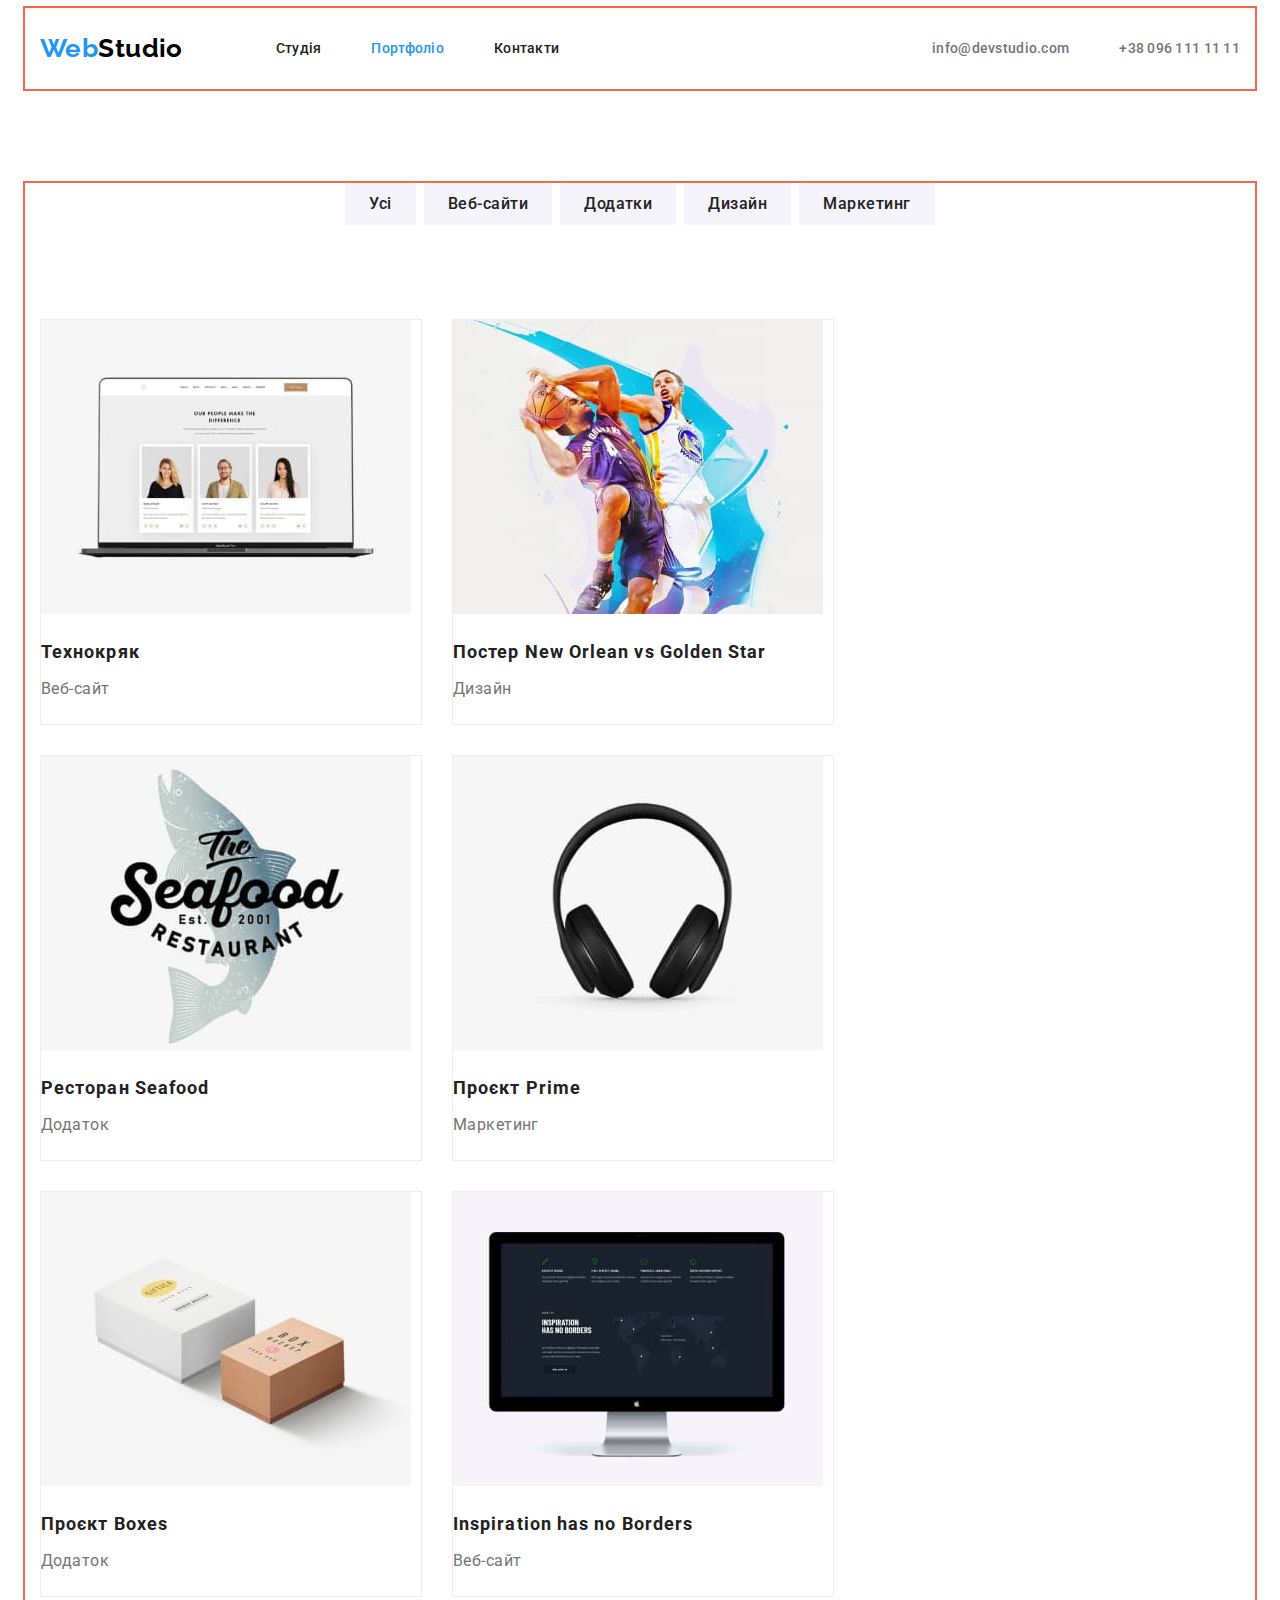
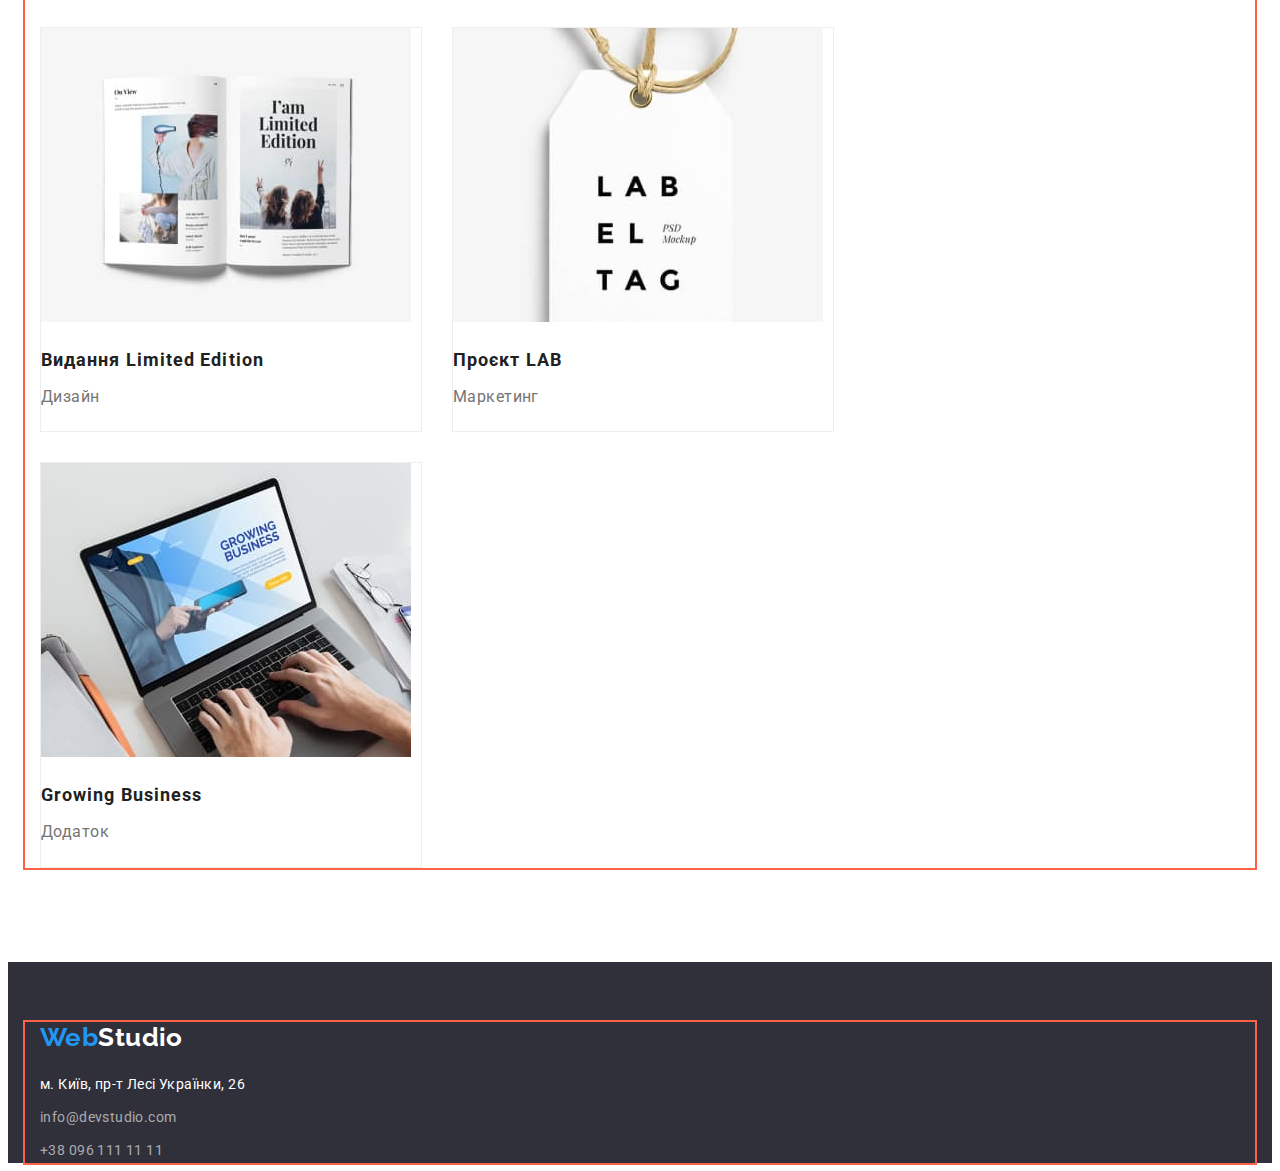
==== portfolio.html @ feb1dc20 "home work 3" ====
<!DOCTYPE html>
<html lang="uk">
  <head>
    <meta charset="UTF-8" />
    <meta http-equiv="X-UA-Compatible" content="IE=edge" />
    <meta name="viewport" content="width=device-width, initial-scale=1.0" />
    <title>WebStudio</title>
    <link rel="preconnect" href="https://fonts.googleapis.com" />
    <link rel="preconnect" href="https://fonts.gstatic.com" crossorigin />
    <link
      href="https://fonts.googleapis.com/css2?family=Raleway:wght@700&family=Roboto:wght@400;500;700;900&display=swap"
      rel="stylesheet"
    />
    <link
      rel="stylesheet"
      href="https://cdnjs.cloudflare.com/ajax/libs/modern-normalize/1.1.0/modern-normalize.min.css"
      integrity="sha512-wpPYUAdjBVSE4KJnH1VR1HeZfpl1ub8YT/NKx4PuQ5NmX2tKuGu6U/JRp5y+Y8XG2tV+wKQpNHVUX03MfMFn9Q=="
      crossorigin="anonymous"
      referrerpolicy="no-referrer"
    />
    <link rel="stylesheet" href="./css/styles.css" />
  </head>
  <body>
    <header>
      <div class="container head-container">
        <!--Логотип-->
        <nav class="navigation">
          <a href="index.html" class="logo link"
            >Web<span class="logo-black">Studio</span></a
          >
          <ul class="site-nav list">
            <li><a class="nav-link link" href="index.html">Студія</a></li>
            <li>
              <a class="nav-link link current" href="portfolio.html"
                >Портфоліо</a
              >
            </li>
            <li><a class="nav-link link" href="index.html">Контакти</a></li>
          </ul>
        </nav>
        <ul class="contacts list">
          <li class="contacts-mail">
            <a class="contacts-link link" href="mailto:info@devstudio.com"
              >info@devstudio.com</a
            >
          </li>
          <li class="contacts-tel">
            <a class="contacts-link link" href="tel:+380961111111"
              >+38 096 111 11 11</a
            >
          </li>
        </ul>
      </div>
    </header>
    <main>
      <section class="galery section">
        <div class="container">
          <h1 class="visually-hidden">Галерея</h1>
          <ul class="galery-list list">
            <li class="list-btn">
              <button class="galery-btn" type="button">Усі</button>
            </li>
            <li class="list-btn">
              <button class="galery-btn" type="button">Веб-сайти</button>
            </li>
            <li class="list-btn">
              <button class="galery-btn" type="button">Додатки</button>
            </li>
            <li class="list-btn">
              <button class="galery-btn" type="button">Дизайн</button>
            </li>
            <li class="list-btn">
              <button class="galery-btn" type="button">Маркетинг</button>
            </li>
          </ul>
          <ul class="galery-photo">
            <li class="galery-card list">
              <img
                class="galery-link"
                src="./images/website.jpg"
                alt="Вебсайт"
                width="370"
              />
              <h2 class="galery-title">Технокряк</h2>
              <p class="galery-print">Веб-сайт</p>
            </li>
            <li class="galery-card list">
              <img
                class="galery-link"
                src="./images/poster.jpg"
                alt="Баскетболісти"
                width="370"
              />
              <h2 class="galery-title" lang="en">
                Постер New Orlean vs Golden Star
              </h2>
              <p class="galery-print">Дизайн</p>
            </li>
            <li class="galery-card list">
              <img
                class="galery-link"
                src="./images/restaurant.jpg"
                alt="Логотип ресторана"
                width="370"
              />
              <h2 class="galery-title" lang="en">Ресторан Seafood</h2>
              <p class="galery-print">Додаток</p>
            </li>
            <li class="galery-card list">
              <img
                class="galery-link"
                src="./images/prime.jpg"
                alt="Навушники"
                width="370"
              />
              <h2 class="galery-title" lang="en">Проєкт Prime</h2>
              <p class="galery-print">Маркетинг</p>
            </li>
            <li class="galery-card list">
              <img
                class="galery-link"
                src="./images/boxes.jpg"
                alt="Коробки"
                width="370"
              />
              <h2 class="galery-title" lang="en">Проєкт Boxes</h2>
              <p class="galery-print">Додаток</p>
            </li>
            <li class="galery-card list">
              <img
                class="galery-link"
                src="./images/monitor.jpg"
                alt="Монітор"
                width="370"
              />
              <h2 class="galery-title" lang="en">Inspiration has no Borders</h2>
              <p class="galery-print">Веб-сайт</p>
            </li>
            <li class="galery-card list">
              <img
                class="galery-link"
                src="./images/journal.jpg"
                alt="Журнал"
                width="370"
              />
              <h2 class="galery-title" lang="en">Видання Limited Edition</h2>
              <p class="galery-print">Дизайн</p>
            </li>
            <li class="galery-card list">
              <img
                class="galery-link"
                src="./images/lable.jpg"
                alt="Етикетка"
                width="370"
              />
              <h2 class="galery-title" lang="en">Проєкт LAB</h2>
              <p class="galery-print">Маркетинг</p>
            </li>
            <li class="galery-card list">
              <img
                class="galery-link"
                src="./images/notebook.jpg"
                alt="Ноутбук"
                width="370"
              />
              <h2 class="galery-title" lang="en">Growing Business</h2>
              <p class="galery-print">Додаток</p>
            </li>
          </ul>
        </div>
      </section>
    </main>
    <footer class="foot">
      <div class="container foot-container">
        <a class="logo link" href="index.html"
          >Web<span class="logo-white">Studio</span></a
        >
        <address class="adress">
          <ul class="adress-list">
            <li class="adress-item list">
              <a
                class="adress-link link"
                href="https://goo.gl/maps/CPtrU1FHBa2aNyZL9"
                target="_blank"
                rel="noopener noreferrer nofollow"
                >м. Київ, пр-т Лесі Українки, 26</a
              >
            </li>
            <li class="adress-item list">
              <a class="adress-adress link" href="mailto:info@devstudio.com"
                >info@devstudio.com</a
              >
            </li>
            <li class="adress-item list">
              <a class="adress-adress link" href="tel:+380961111111"
                >+38 096 111 11 11</a
              >
            </li>
          </ul>
        </address>
      </div>
    </footer>
  </body>
</html>
---- css/styles.css ----
:root {
  --main-color-text: #212121;
  --second-color-text: #757575;
  --background-color: #f5f5f5;
  --accent-color: #2196f3;
  --hero-color: #ffffff;
  --background-second-color: #2f303a;
  --logo-color: #000000;
  --border: #eeeeee;
  --section-bg: #f5f4fa;
  --adress-color: rgba(255, 255, 255, 0.6);
  --line-color: #ececec;
  --button-second-color: #188ce8;
}
p,
h1,
h2,
h3,
h4,
h5,
h6 {
  margin: 0;
}
ul,
ol {
  margin: 0;
  padding-left: 0;
}
button {
  cursor: pointer;
}
address {
  font-style: normal;
}
img {
  display: block;
  max-width: 100%;
  height: auto;
}
.section {
  padding-top: 94px;
}
body {
  font-family: "Roboto", "San-serif";
  color: var(--main-color-text);
  background-color: var(--hero-color);
  font-size: 14px;
  letter-spacing: 0.03em;
}
.list {
  padding: 0;
  margin: 0;
  list-style: none;
}
.link {
  text-decoration: none;
}

.head-container {
  display: flex;
  align-items: center;
  justify-content: space-between;
}
.container {
  width: 1200px;
  padding-left: 15px;
  padding-right: 15px;
  margin: 0 auto;
  outline: 2px solid tomato;
}
.logo {
  font-family: "Raleway";
  font-weight: 700;
  font-size: 26px;
  line-height: 1.19;
  color: var(--accent-color);
  margin-right: 93px;
}
.logo-black {
  color: #000000;
}
.navigation {
  display: flex;
  align-items: center;
}
.site-nav {
  display: flex;
  gap: 50px;
  padding-top: 32px;
  padding-bottom: 32px;
}
.contacts {
  display: flex;
}
.nav-link {
  font-weight: 500;
  line-height: 1.14;
  letter-spacing: 0.02em;
  color: var(--main-color-text);
  padding-top: 32px;
  padding-bottom: 32px;
}
.nav-link:hover,
.nav-link:focus {
  color: var(--accent-color);
}
.current {
  color: var(--accent-color);
}
.contacts-link {
  font-weight: 500;
  font-size: 14px;
  line-height: 1.14;
  letter-spacing: 0.02em;
  color: var(--second-color-text);
  padding-top: 32px;
  padding-bottom: 32px;
}
.contacts-link:hover,
.contacts-link:focus {
  color: var(--accent-color);
}
.contacts-tel {
  margin-left: 50px;
}
/*-----------HERO----------------*/
.hero {
  background: var(--background-second-color);
}
.hero {
  padding-top: 200px;
  padding-bottom: 200px;
}
.hero-container {
  display: flex;
  flex-direction: column;
  align-items: center;
}
.hero-title {
  margin-top: 0;
  font-weight: 900;
  font-size: 44px;
  line-height: 1.36;
  text-align: center;
  letter-spacing: 0.06em;
  text-transform: uppercase;
  color: var(--hero-color);
  width: 696px;
  justify-content: center;
  margin-left: auto;
  margin-right: auto;
  padding-bottom: 30px;
  padding-bottom: 30px;
}
.hero-button {
  font-family: inherit;
  font-weight: 700;
  font-size: 16px;
  line-height: 1.87;
  align-items: center;
  text-align: center;
  letter-spacing: 0.06em;
  color: var(--hero-color);
  background: var(--accent-color);
  box-shadow: 0px 4px 4px rgba(0, 0, 0, 0.15);
  border-radius: 4px;
  min-width: 216px;
  height: 60px;
}
.hero-button:hover,
.hero-button:focus {
  background-color: var(--button-second-color);
}
/*-----------------FEATURES--------------------*/

.visually-hidden {
  position: absolute;
  white-space: nowrap;
  width: 1px;
  height: 1px;
  overflow: hidden;
  border: 0;
  padding: 0;
  clip: rect(0 0 0 0);
  clip-path: inset(50%);
  margin: -1px;
}
.feature-container {
  display: flex;
  gap: 30px;
}
.feature-head {
  font-weight: 700;
  line-height: 1.14;
  text-transform: uppercase;
  color: var(--main-color-text);
  padding-bottom: 10px;
}
.feature-content {
  font-size: 14px;
  line-height: 1.71;
  color: var(--second-color-text);
}
/*------------PROJECTS---------*/

.projects-title {
  font-weight: 700;
  font-size: 36px;
  line-height: 1.16;
  text-align: center;
  color: var(-main-color-text);
  padding-bottom: 50px;
}
.projects-container {
  display: flex;
  justify-content: space-between;
}
/*----------------TEAM---------------*/
.team {
  background: #f5f4fa;
  padding: 94px;
}
.team-title {
  font-weight: 700;
  font-size: 36px;
  line-height: 1.16;
  text-align: center;
  color: var(--main-color-text);
  padding-bottom: 50px;
}
.team-container {
  display: flex;
  justify-content: space-between;
}
.team-name {
  font-weight: 500;
  font-size: 16px;
  line-height: 1.18;
  text-align: center;
  color: var(--main-color-text);
  padding-top: 30px;
  padding-bottom: 10px;
}
.team-post {
  font-size: 16px;
  line-height: 1.18;
  text-align: center;
  color: var(--second-color-text);
  padding-bottom: 30px;
}
/*------------FOOTER--------------*/
.foot {
  background: var(--background-second-color);
  padding-top: 60px;
}
.logo-link {
  font-family: "Raleway";
  font-weight: 700;
  font-size: 26px;
  line-height: 1.19;
  color: var(--accent-color);
}
.logo-white {
  color: var(--hero-color);
}
.adress {
  padding-top: 20px;
}
.adress-item:not(:last-child) {
  padding-bottom: 9px;
}
.adress-link {
  font-style: normal;
  line-height: 1.71;
  color: var(--hero-color);
}
.adress-link:hover,
.adress-link:focus {
  color: var(--accent-color);
}
.adress-adress {
  font-style: normal;
  font-weight: 400;
  line-height: 1.71;
  color: var(--adress-color);
}
.adress-adress:hover,
.adress-item:focus {
  color: var(--accent-color);
}
/*---------PORTFOLIO-----------*/
/*-------------BUTTONS------------*/

.visually-hidden {
  position: absolute;
  white-space: nowrap;
  width: 1px;
  height: 1px;
  overflow: hidden;
  border: 0;
  padding: 0;
  clip: rect(0 0 0 0);
  clip-path: inset(50%);
  margin: -1px;
}
.galery {
  padding-bottom: 94px;
}
.galery-list {
  display: flex;
  justify-content: center;
  gap: 8px;
  padding-bottom: 94px;
}
.galery-btn {
  font-family: inherit;
  font-weight: 500;
  font-size: 16px;
  line-height: 1.62;
  text-align: center;
  letter-spacing: 0.03em;
  color: var(--main-color-text);
  background: #f5f4fa;
  cursor: pointer;
  border-radius: 4px;
  padding: 6px 22px;
  border-color: transparent;
}
.galery-btn:hover,
.galery-btn:focus {
  background-color: var(--accent-color);
  color: var(--hero-color);
}
.galery-photo {
  display: flex;
  flex-wrap: wrap;
  gap: 30px;
}
.galery-card {
  flex-basis: calc((100% - 60px) / 3);
  border: 1px solid #eeeeee;
}
.galery-link {
  padding-bottom: 20px;
}
.galery-title {
  font-weight: 700;
  font-size: 18px;
  line-height: 2;
  letter-spacing: 0.06em;
  color: var(--main-color-text);
  padding-bottom: 4px;
}
.galery-print {
  font-weight: 400;
  font-size: 16px;
  line-height: 1.87;
  color: var(--second-color-text);
  padding-bottom: 20px;
}
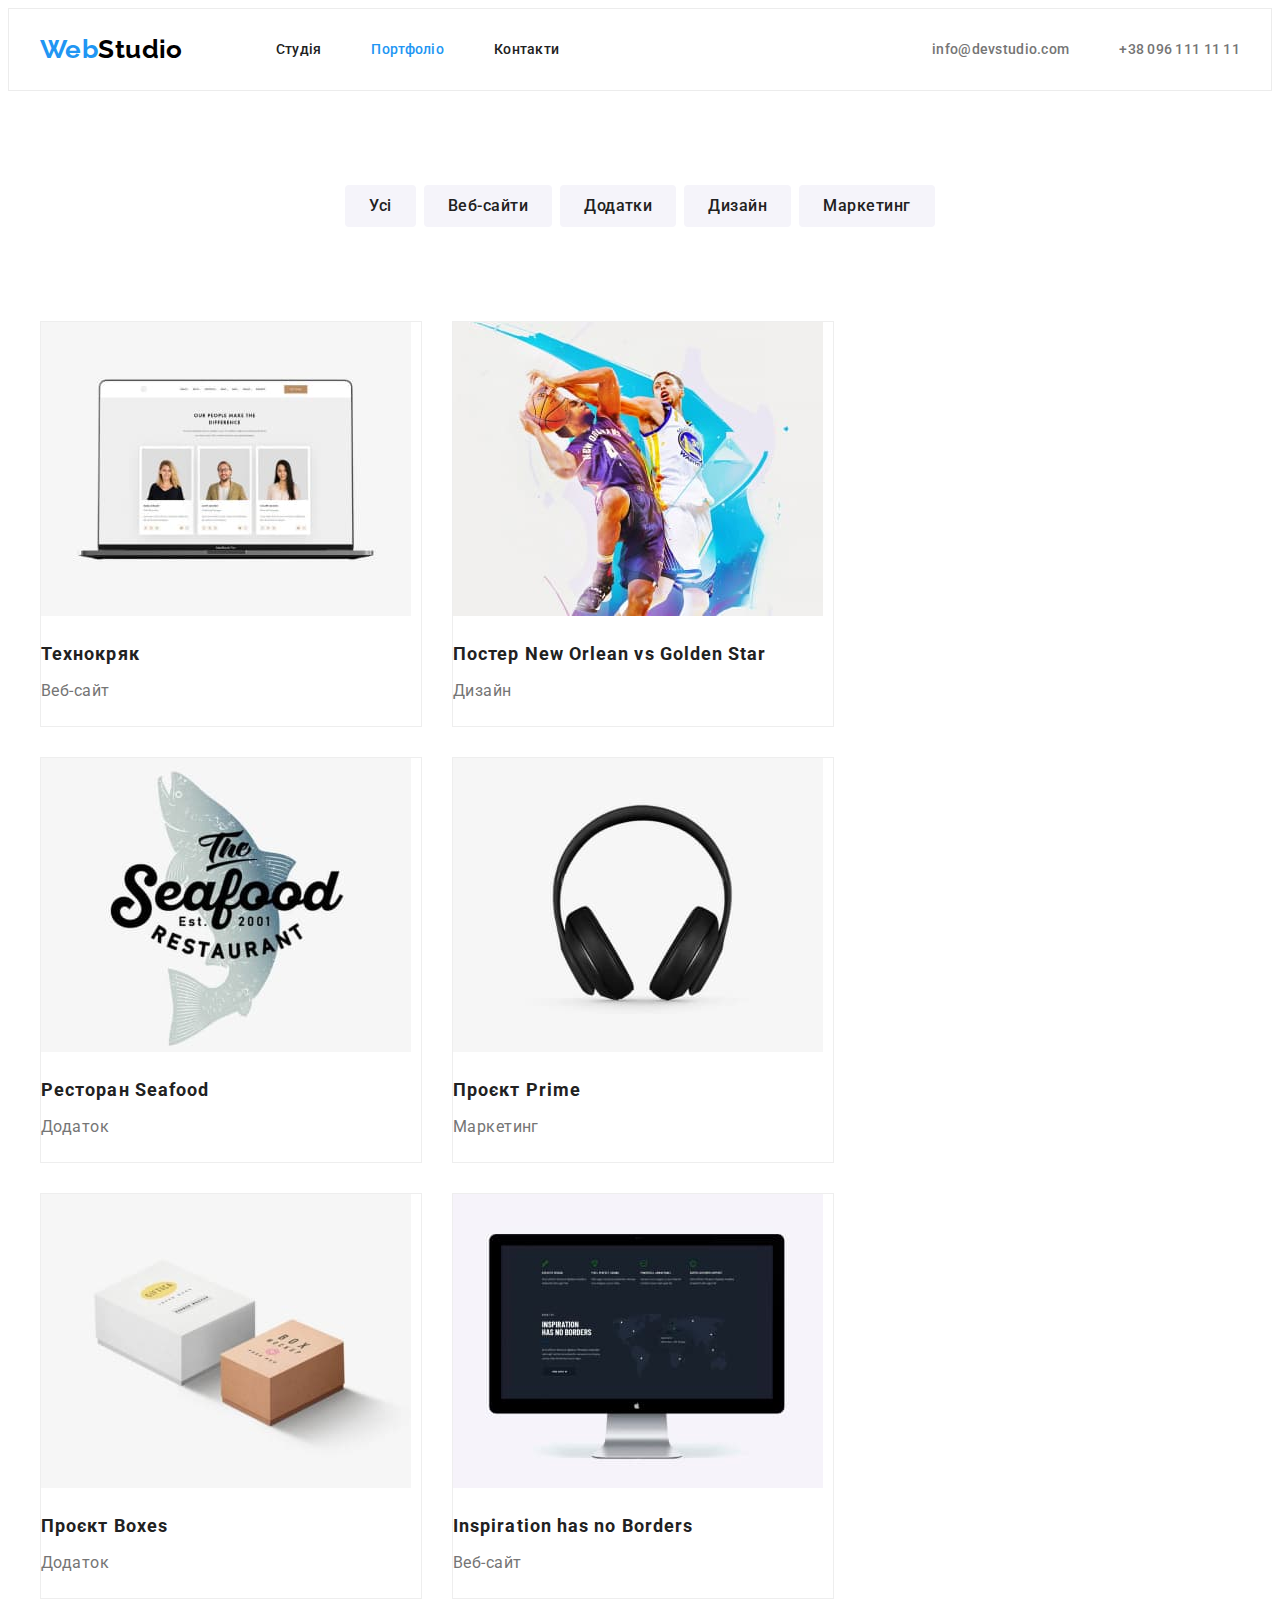
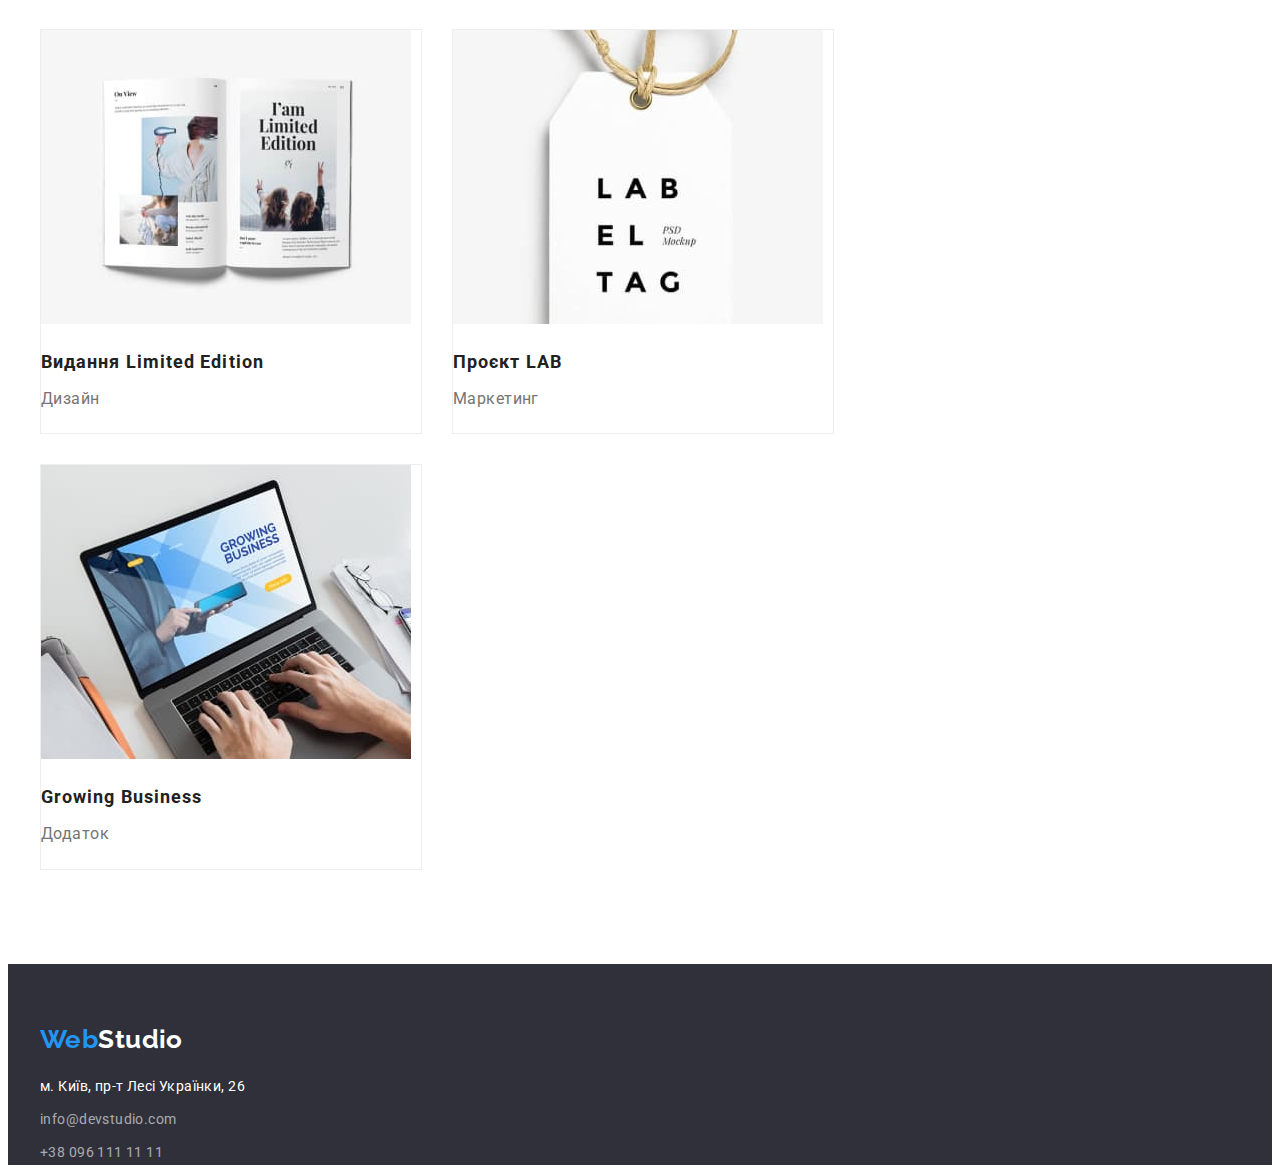
==== commit caaa4148: "update" ====
--- a/portfolio.html
+++ b/portfolio.html
@@ -21,7 +21,7 @@
     <link rel="stylesheet" href="./css/styles.css" />
   </head>
   <body>
-    <header>
+    <header class="head">
       <div class="container head-container">
         <!--Логотип-->
         <nav class="navigation">
--- a/css/styles.css
+++ b/css/styles.css
@@ -55,7 +55,9 @@
 .link {
   text-decoration: none;
 }
-
+.head {
+  border: 1px solid #ececec;
+}
 .head-container {
   display: flex;
   align-items: center;
@@ -66,7 +68,7 @@
   padding-left: 15px;
   padding-right: 15px;
   margin: 0 auto;
-  outline: 2px solid tomato;
+  /*outline: 2px solid tomato;*/
 }
 .logo {
   font-family: "Raleway";
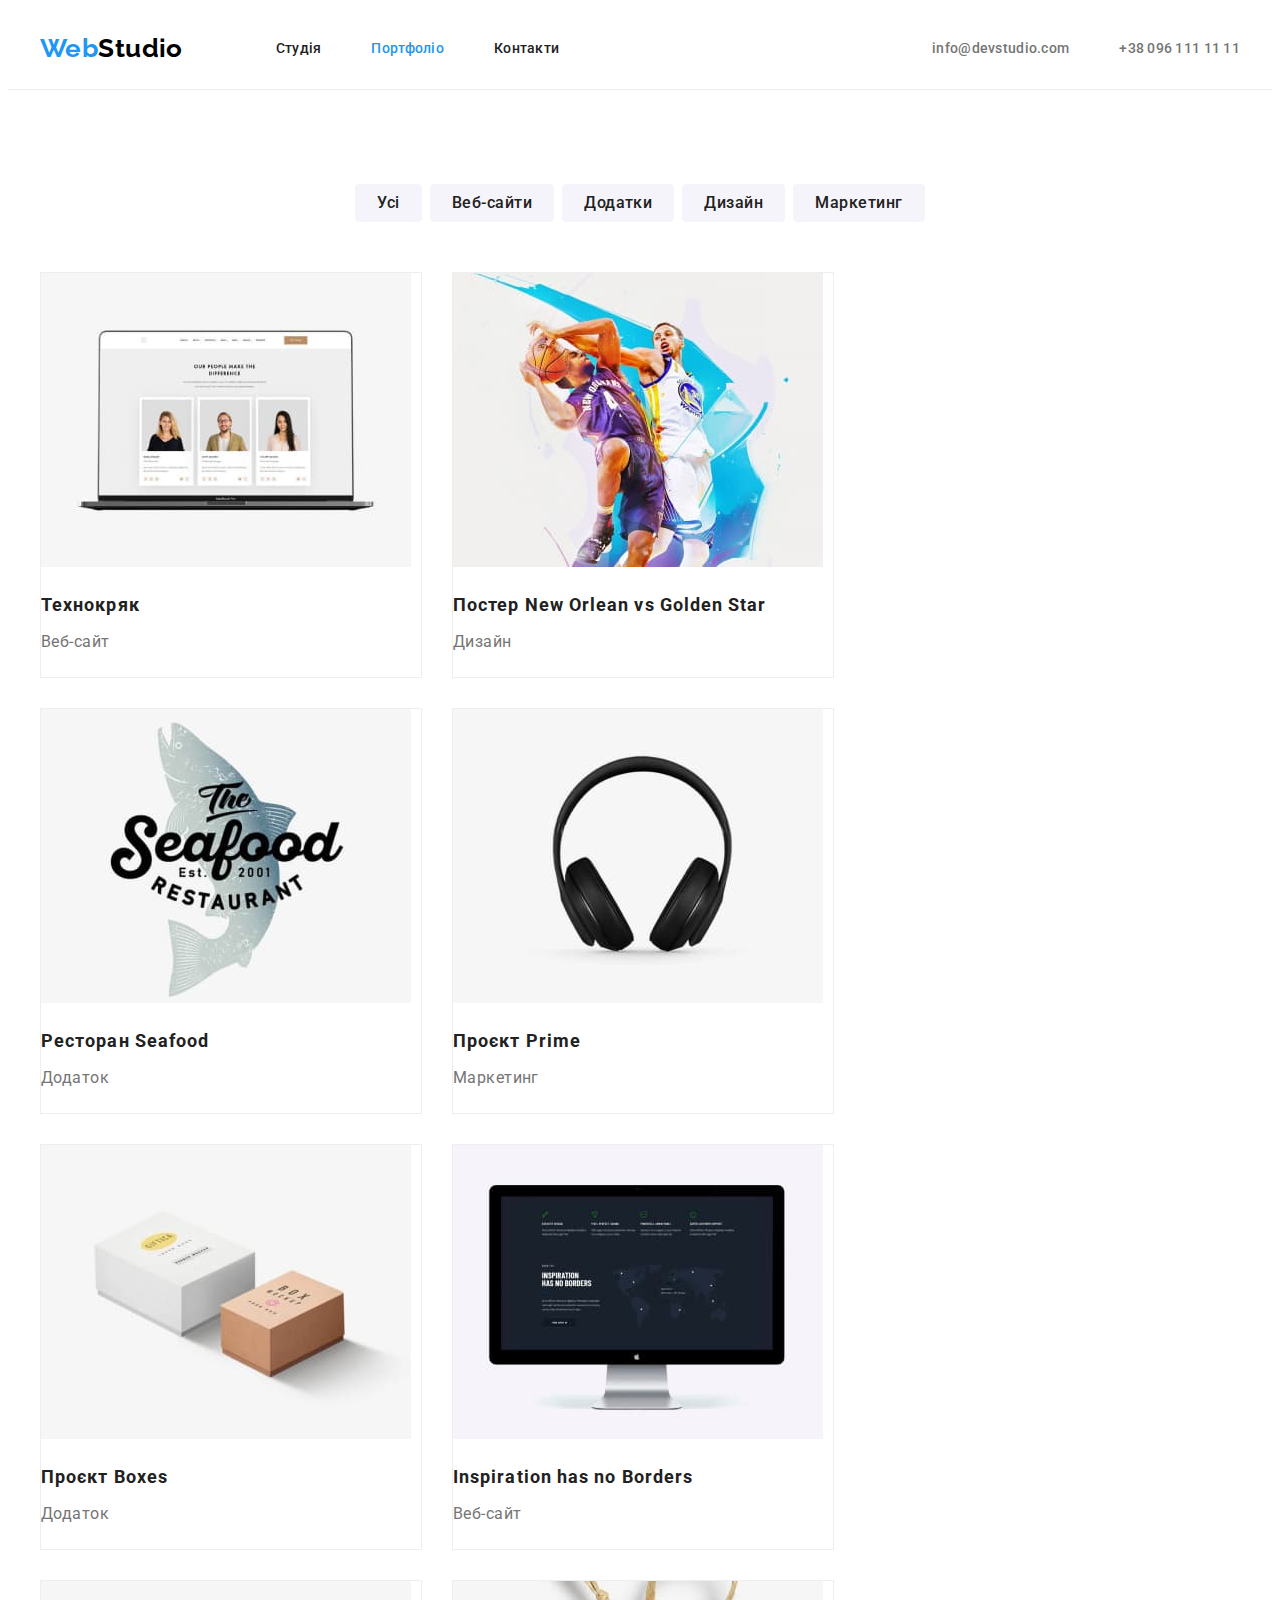
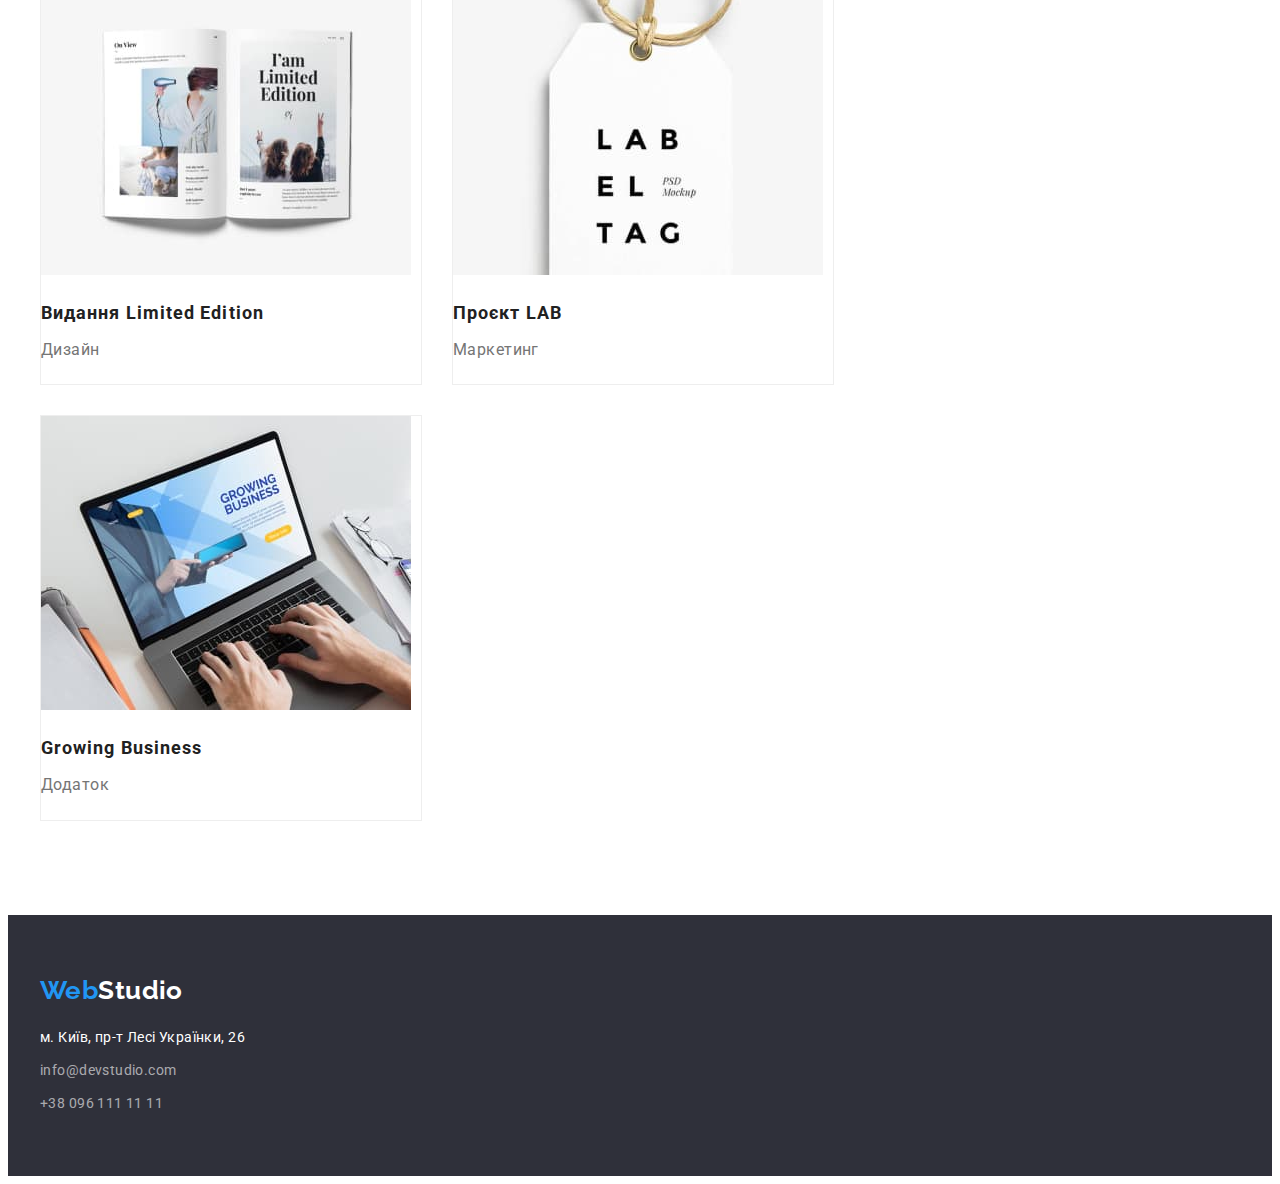
==== commit f313c592: "update hw3" ====
--- a/portfolio.html
+++ b/portfolio.html
@@ -81,8 +81,10 @@
                 alt="Вебсайт"
                 width="370"
               />
-              <h2 class="galery-title">Технокряк</h2>
-              <p class="galery-print">Веб-сайт</p>
+              <div class="galery-box">
+                <h2 class="galery-title">Технокряк</h2>
+                <p class="galery-print">Веб-сайт</p>
+              </div>
             </li>
             <li class="galery-card list">
               <img
@@ -91,10 +93,12 @@
                 alt="Баскетболісти"
                 width="370"
               />
-              <h2 class="galery-title" lang="en">
-                Постер New Orlean vs Golden Star
-              </h2>
-              <p class="galery-print">Дизайн</p>
+              <div class="galery-box">
+                <h2 class="galery-title" lang="en">
+                  Постер New Orlean vs Golden Star
+                </h2>
+                <p class="galery-print">Дизайн</p>
+              </div>
             </li>
             <li class="galery-card list">
               <img
@@ -103,8 +107,10 @@
                 alt="Логотип ресторана"
                 width="370"
               />
-              <h2 class="galery-title" lang="en">Ресторан Seafood</h2>
-              <p class="galery-print">Додаток</p>
+              <div class="galery-box">
+                <h2 class="galery-title" lang="en">Ресторан Seafood</h2>
+                <p class="galery-print">Додаток</p>
+              </div>
             </li>
             <li class="galery-card list">
               <img
@@ -113,8 +119,10 @@
                 alt="Навушники"
                 width="370"
               />
-              <h2 class="galery-title" lang="en">Проєкт Prime</h2>
-              <p class="galery-print">Маркетинг</p>
+              <div class="galery-box">
+                <h2 class="galery-title" lang="en">Проєкт Prime</h2>
+                <p class="galery-print">Маркетинг</p>
+              </div>
             </li>
             <li class="galery-card list">
               <img
@@ -123,8 +131,10 @@
                 alt="Коробки"
                 width="370"
               />
-              <h2 class="galery-title" lang="en">Проєкт Boxes</h2>
-              <p class="galery-print">Додаток</p>
+              <div class="galery-box">
+                <h2 class="galery-title" lang="en">Проєкт Boxes</h2>
+                <p class="galery-print">Додаток</p>
+              </div>
             </li>
             <li class="galery-card list">
               <img
@@ -133,8 +143,12 @@
                 alt="Монітор"
                 width="370"
               />
-              <h2 class="galery-title" lang="en">Inspiration has no Borders</h2>
-              <p class="galery-print">Веб-сайт</p>
+              <div class="galery-box">
+                <h2 class="galery-title" lang="en">
+                  Inspiration has no Borders
+                </h2>
+                <p class="galery-print">Веб-сайт</p>
+              </div>
             </li>
             <li class="galery-card list">
               <img
@@ -143,8 +157,10 @@
                 alt="Журнал"
                 width="370"
               />
-              <h2 class="galery-title" lang="en">Видання Limited Edition</h2>
-              <p class="galery-print">Дизайн</p>
+              <div class="galery-box">
+                <h2 class="galery-title" lang="en">Видання Limited Edition</h2>
+                <p class="galery-print">Дизайн</p>
+              </div>
             </li>
             <li class="galery-card list">
               <img
@@ -153,8 +169,10 @@
                 alt="Етикетка"
                 width="370"
               />
-              <h2 class="galery-title" lang="en">Проєкт LAB</h2>
-              <p class="galery-print">Маркетинг</p>
+              <div class="galery-box">
+                <h2 class="galery-title" lang="en">Проєкт LAB</h2>
+                <p class="galery-print">Маркетинг</p>
+              </div>
             </li>
             <li class="galery-card list">
               <img
@@ -163,8 +181,10 @@
                 alt="Ноутбук"
                 width="370"
               />
-              <h2 class="galery-title" lang="en">Growing Business</h2>
-              <p class="galery-print">Додаток</p>
+              <div class="galery-box">
+                <h2 class="galery-title" lang="en">Growing Business</h2>
+                <p class="galery-print">Додаток</p>
+              </div>
             </li>
           </ul>
         </div>
--- a/css/styles.css
+++ b/css/styles.css
@@ -12,6 +12,13 @@
   --line-color: #ececec;
   --button-second-color: #188ce8;
 }
+body {
+  font-family: "Roboto", "San-serif";
+  color: var(--main-color-text);
+  background-color: var(--hero-color);
+  font-size: 14px;
+  letter-spacing: 0.03em;
+}
 p,
 h1,
 h2,
@@ -28,6 +35,9 @@
 }
 button {
   cursor: pointer;
+  /*display: block;*/
+  border: none;
+  border-radius: 4px;
 }
 address {
   font-style: normal;
@@ -38,14 +48,13 @@
   height: auto;
 }
 .section {
-  padding-top: 94px;
-}
-body {
-  font-family: "Roboto", "San-serif";
-  color: var(--main-color-text);
-  background-color: var(--hero-color);
-  font-size: 14px;
-  letter-spacing: 0.03em;
+  padding-bottom: 94px;
+}
+.container {
+  width: 1200px;
+  padding: 0 15px;
+  margin: 0 auto;
+  /*outline: 2px solid tomato;*/
 }
 .list {
   padding: 0;
@@ -56,19 +65,12 @@
   text-decoration: none;
 }
 .head {
-  border: 1px solid #ececec;
+  border-bottom: 1px solid #ececec;
 }
 .head-container {
   display: flex;
   align-items: center;
   justify-content: space-between;
-}
-.container {
-  width: 1200px;
-  padding-left: 15px;
-  padding-right: 15px;
-  margin: 0 auto;
-  /*outline: 2px solid tomato;*/
 }
 .logo {
   font-family: "Raleway";
@@ -93,6 +95,7 @@
 }
 .contacts {
   display: flex;
+  margin-left: auto;
 }
 .nav-link {
   font-weight: 500;
@@ -128,18 +131,14 @@
 /*-----------HERO----------------*/
 .hero {
   background: var(--background-second-color);
-}
-.hero {
   padding-top: 200px;
   padding-bottom: 200px;
-}
-.hero-container {
-  display: flex;
-  flex-direction: column;
-  align-items: center;
-}
+  text-align: center;
+}
+/*.hero-container {
+  text-align: center;
+}*/
 .hero-title {
-  margin-top: 0;
   font-weight: 900;
   font-size: 44px;
   line-height: 1.36;
@@ -151,7 +150,7 @@
   justify-content: center;
   margin-left: auto;
   margin-right: auto;
-  padding-bottom: 30px;
+  margin-bottom: 30px;
   padding-bottom: 30px;
 }
 .hero-button {
@@ -165,9 +164,9 @@
   color: var(--hero-color);
   background: var(--accent-color);
   box-shadow: 0px 4px 4px rgba(0, 0, 0, 0.15);
-  border-radius: 4px;
   min-width: 216px;
-  height: 60px;
+  padding: 10px 32px;
+  border: none;
 }
 .hero-button:hover,
 .hero-button:focus {
@@ -187,6 +186,9 @@
   clip-path: inset(50%);
   margin: -1px;
 }
+.feature {
+  padding-top: 94px;
+}
 .feature-container {
   display: flex;
   gap: 30px;
@@ -196,7 +198,8 @@
   line-height: 1.14;
   text-transform: uppercase;
   color: var(--main-color-text);
-  padding-bottom: 10px;
+  font-size: 14px;
+  margin-bottom: 10px;
 }
 .feature-content {
   font-size: 14px;
@@ -211,16 +214,15 @@
   line-height: 1.16;
   text-align: center;
   color: var(-main-color-text);
-  padding-bottom: 50px;
+  margin-bottom: 50px;
 }
 .projects-container {
   display: flex;
-  justify-content: space-between;
+  gap: 30px;
 }
 /*----------------TEAM---------------*/
 .team {
   background: #f5f4fa;
-  padding: 94px;
 }
 .team-title {
   font-weight: 700;
@@ -228,11 +230,15 @@
   line-height: 1.16;
   text-align: center;
   color: var(--main-color-text);
-  padding-bottom: 50px;
+  margin-bottom: 50px;
 }
 .team-container {
   display: flex;
-  justify-content: space-between;
+  gap: 30px;
+}
+.team-box {
+  padding-top: 30px;
+  padding-bottom: 30px;
 }
 .team-name {
   font-weight: 500;
@@ -240,20 +246,25 @@
   line-height: 1.18;
   text-align: center;
   color: var(--main-color-text);
-  padding-top: 30px;
-  padding-bottom: 10px;
+  margin-bottom: 10px;
 }
 .team-post {
   font-size: 16px;
   line-height: 1.18;
   text-align: center;
   color: var(--second-color-text);
-  padding-bottom: 30px;
+}
+.team-item {
+  background: var(--hero-color);
+  box-shadow: 0px 1px 3px rgba(0, 0, 0, 0.12), 0px 1px 1px rgba(0, 0, 0, 0.14),
+    0px 2px 1px rgba(0, 0, 0, 0.2);
+  border-radius: 0px 0px 4px 4px;
 }
 /*------------FOOTER--------------*/
 .foot {
   background: var(--background-second-color);
   padding-top: 60px;
+  padding-bottom: 60px;
 }
 .logo-link {
   font-family: "Raleway";
@@ -265,11 +276,11 @@
 .logo-white {
   color: var(--hero-color);
 }
-.adress {
-  padding-top: 20px;
+.adress-list {
+  margin-top: 20px;
 }
 .adress-item:not(:last-child) {
-  padding-bottom: 9px;
+  margin-bottom: 9px;
 }
 .adress-link {
   font-style: normal;
@@ -306,13 +317,14 @@
   margin: -1px;
 }
 .galery {
+  padding-top: 94px;
   padding-bottom: 94px;
 }
 .galery-list {
   display: flex;
   justify-content: center;
   gap: 8px;
-  padding-bottom: 94px;
+  margin-bottom: 50px;
 }
 .galery-btn {
   font-family: inherit;
@@ -327,6 +339,7 @@
   border-radius: 4px;
   padding: 6px 22px;
   border-color: transparent;
+  border: none;
 }
 .galery-btn:hover,
 .galery-btn:focus {
@@ -342,7 +355,8 @@
   flex-basis: calc((100% - 60px) / 3);
   border: 1px solid #eeeeee;
 }
-.galery-link {
+.galery-box {
+  padding-top: 20px;
   padding-bottom: 20px;
 }
 .galery-title {
@@ -351,12 +365,11 @@
   line-height: 2;
   letter-spacing: 0.06em;
   color: var(--main-color-text);
-  padding-bottom: 4px;
+  margin-bottom: 4px;
 }
 .galery-print {
   font-weight: 400;
   font-size: 16px;
   line-height: 1.87;
   color: var(--second-color-text);
-  padding-bottom: 20px;
-}
+}
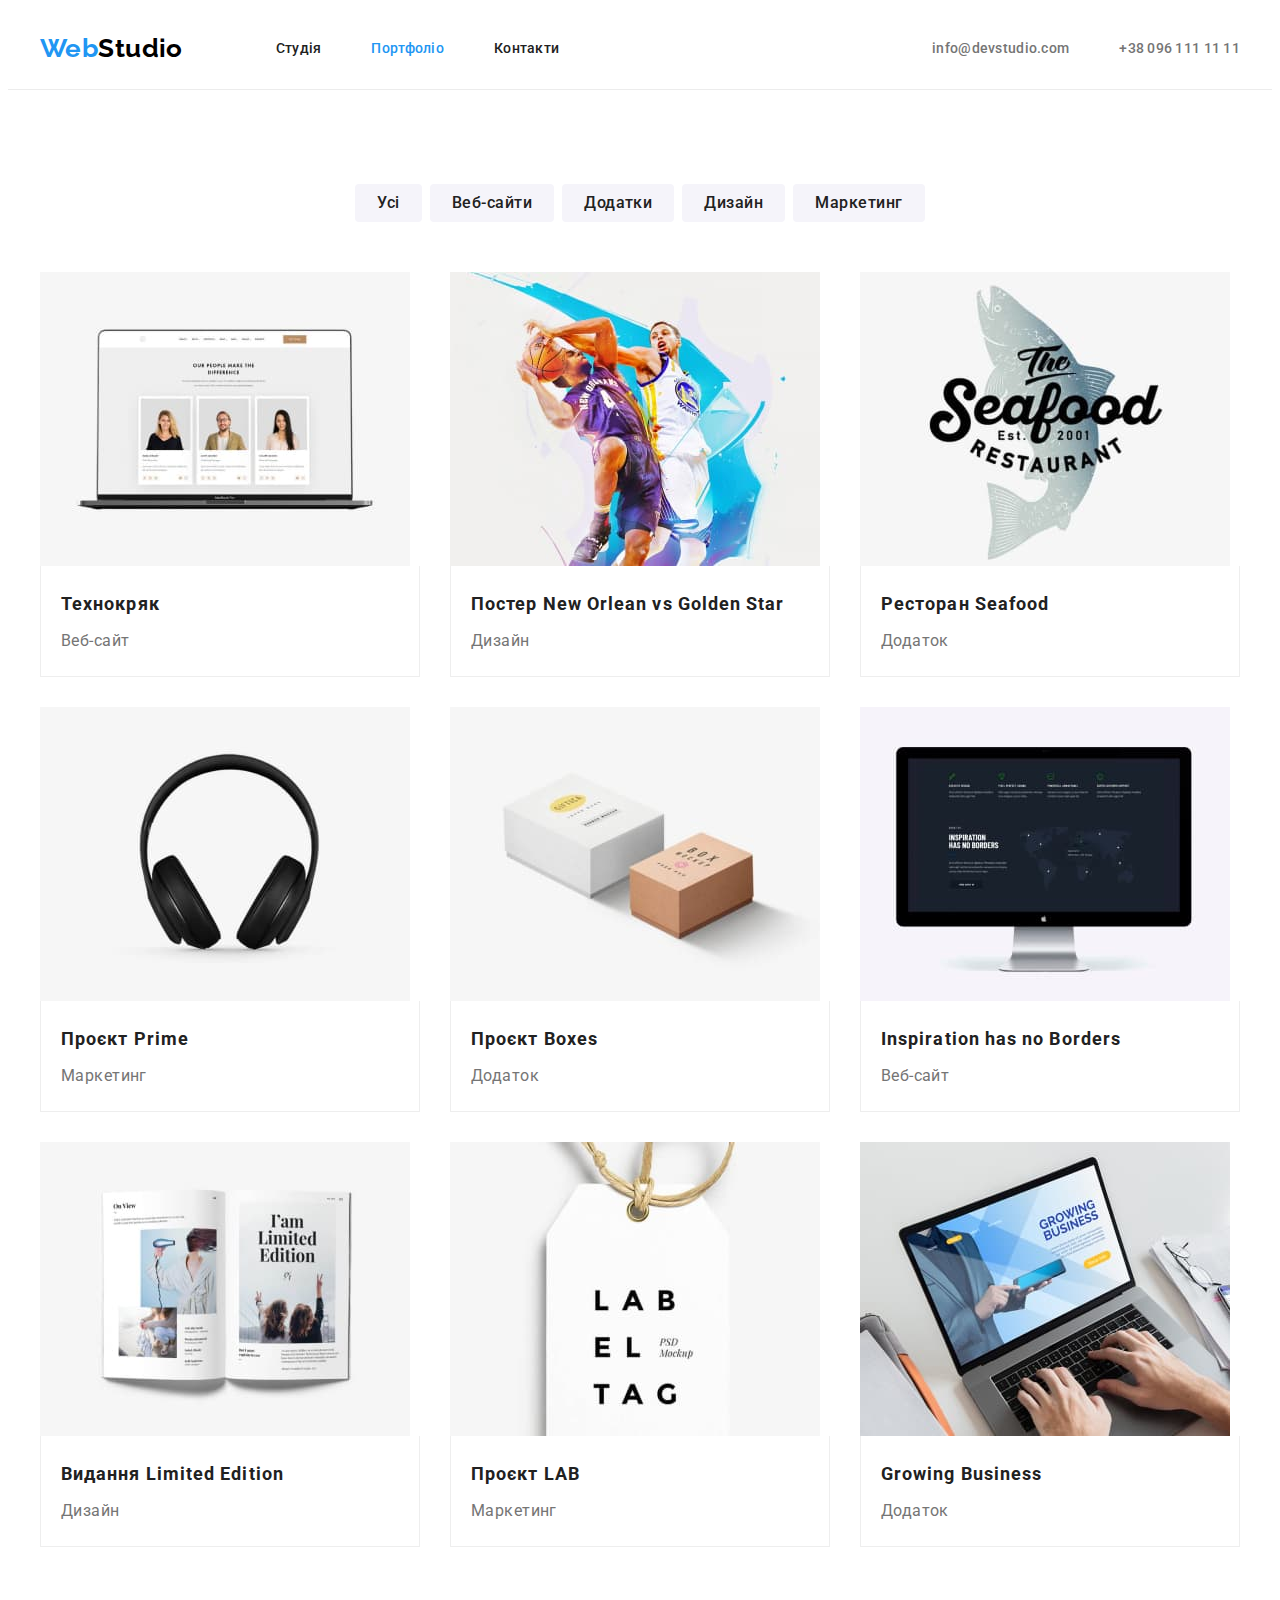
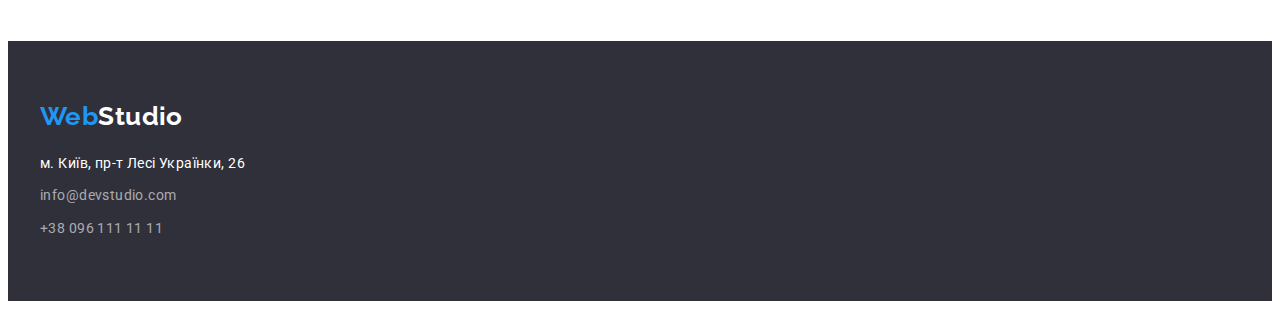
==== commit 9b385080: "update" ====
--- a/portfolio.html
+++ b/portfolio.html
@@ -192,7 +192,7 @@
     </main>
     <footer class="foot">
       <div class="container foot-container">
-        <a class="logo link" href="index.html"
+        <a class="footer-logo link" href="index.html"
           >Web<span class="logo-white">Studio</span></a
         >
         <address class="adress">
--- a/css/styles.css
+++ b/css/styles.css
@@ -48,6 +48,7 @@
   height: auto;
 }
 .section {
+  padding-top: 94px;
   padding-bottom: 94px;
 }
 .container {
@@ -151,7 +152,6 @@
   margin-left: auto;
   margin-right: auto;
   margin-bottom: 30px;
-  padding-bottom: 30px;
 }
 .hero-button {
   font-family: inherit;
@@ -186,9 +186,6 @@
   clip-path: inset(50%);
   margin: -1px;
 }
-.feature {
-  padding-top: 94px;
-}
 .feature-container {
   display: flex;
   gap: 30px;
@@ -208,6 +205,9 @@
 }
 /*------------PROJECTS---------*/
 
+.projects.section {
+  padding-top: 0;
+}
 .projects-title {
   font-weight: 700;
   font-size: 36px;
@@ -266,18 +266,17 @@
   padding-top: 60px;
   padding-bottom: 60px;
 }
-.logo-link {
+.footer-logo {
   font-family: "Raleway";
   font-weight: 700;
   font-size: 26px;
   line-height: 1.19;
   color: var(--accent-color);
+  margin-bottom: 20px;
+  display: inline-block;
 }
 .logo-white {
   color: var(--hero-color);
-}
-.adress-list {
-  margin-top: 20px;
 }
 .adress-item:not(:last-child) {
   margin-bottom: 9px;
@@ -353,11 +352,12 @@
 }
 .galery-card {
   flex-basis: calc((100% - 60px) / 3);
+  /*border: 1px solid #eeeeee;*/
+}
+.galery-box {
+  padding: 20px 20px;
   border: 1px solid #eeeeee;
-}
-.galery-box {
-  padding-top: 20px;
-  padding-bottom: 20px;
+  border-top: none;
 }
 .galery-title {
   font-weight: 700;
